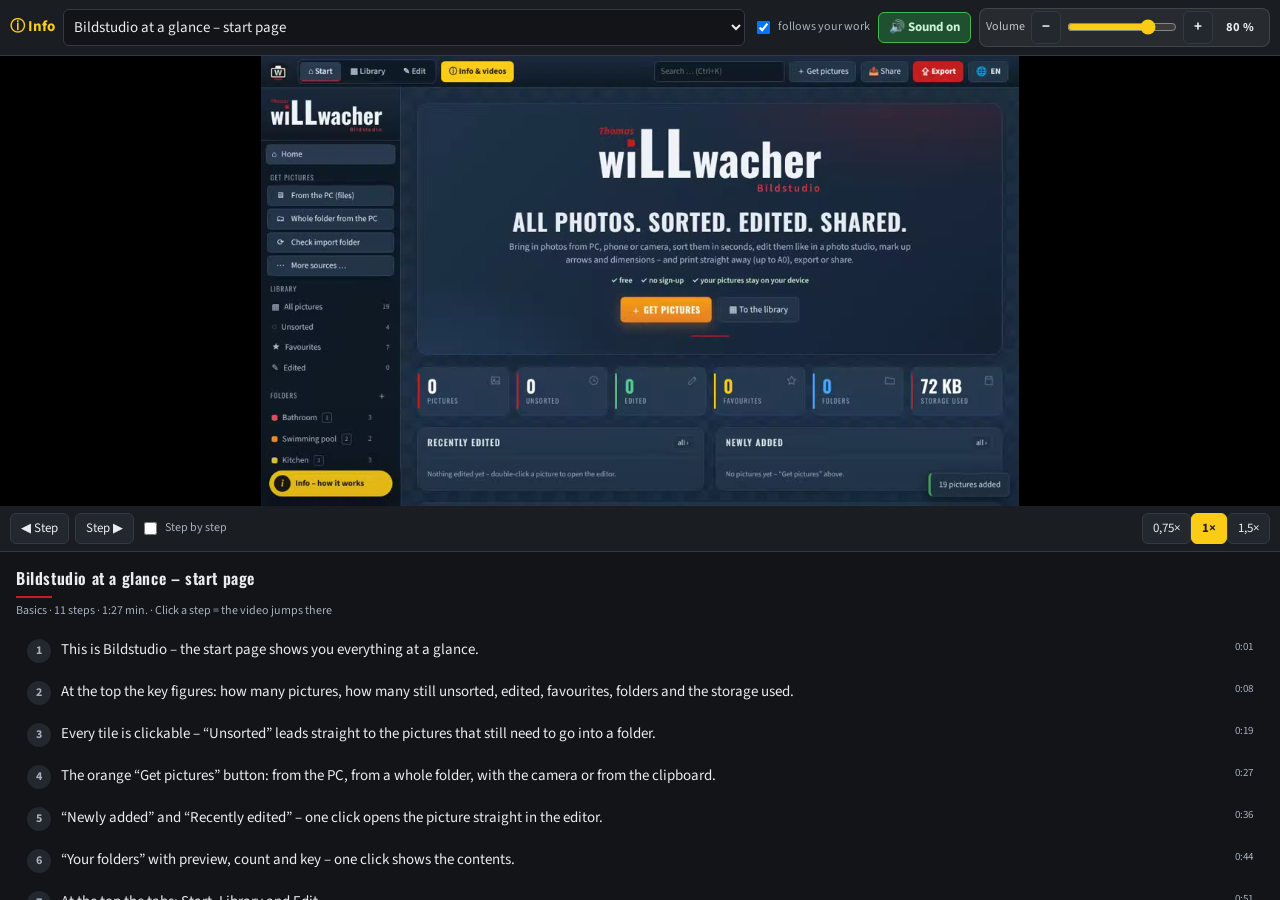
==== hilfe.html @ c6490071 "TW Bildstudio – öffentliche Fassung in sechs Sprachen Co-Authored-By: Claude Opus 5.5 <noreply@anthr" ====
<!doctype html>
<html lang="de">
<head>
<meta charset="utf-8"><meta name="viewport" content="width=device-width, initial-scale=1">
<title>Info & Videos – TW Bildstudio</title>
<script src="frei-config.js?v=20261028-041026"></script>
<link rel="icon" type="image/png" href="img/icon-192.png">
<link rel="stylesheet" href="schriften/schriften.css">
<style>
  h1,h2,h3{font-family:"Oswald",sans-serif;font-weight:600;letter-spacing:.6px}
  :root { --bg:#121417; --bg2:#1a1d22; --bg3:#23272e; --line:#343a44; --tx:#e9ecf0; --tx2:#a7b0bd; --gelb:#facc15; --rot:#c41e1e; }
  * { box-sizing: border-box; } html, body { margin: 0; height: 100%; background: var(--bg); color: var(--tx); font: 15px/1.5 "Source Sans 3", "Segoe UI", Arial, sans-serif; }
  body { display: grid; grid-template-rows: auto auto auto 1fr; }
  header { display: flex; gap: 8px; align-items: center; padding: 8px 10px; background: var(--bg2); border-bottom: 1px solid var(--line); flex-wrap: wrap; }
  header b { color: var(--gelb); white-space: nowrap; }
  select { flex: 1; min-width: 200px; background: var(--bg); color: var(--tx); border: 1px solid var(--line); border-radius: 6px; padding: 6px; font: inherit; }
  label.f { font-size: 12px; color: var(--tx2); display: flex; gap: 5px; align-items: center; white-space: nowrap; cursor: pointer; }
  .vid { background: #000; display: flex; align-items: center; justify-content: center; position: relative; }
  video { width: 100%; max-height: 50vh; display: block; }
  .novid { color: var(--tx2); padding: 22px; text-align: center; font-size: 13px; }
  .leiste { display: flex; gap: 6px; align-items: center; padding: 7px 10px; background: var(--bg2); border-bottom: 1px solid var(--line); flex-wrap: wrap; }
  .btn { background: var(--bg3); color: var(--tx); border: 1px solid var(--line); border-radius: 6px; padding: 5px 10px; cursor: pointer; font: inherit; font-size: 13px; }
  .btn:hover { border-color: var(--gelb); } .btn.an { background: var(--gelb); color: #222; border-color: var(--gelb); font-weight: 700; }
  .weiter { display: none; background: var(--gelb); color: #222; font-weight: 800; border: 0; border-radius: 6px; padding: 6px 14px; cursor: pointer; }
  .platz { flex: 1; }
  main { overflow: auto; padding: 12px 16px 24px; }
  h2 { font-size: 16px; margin: 2px 0 4px; } .unter { color: var(--tx2); font-size: 12px; margin-bottom: 10px; }
  h2::after { content: ""; display: block; width: 36px; height: 2px; background: var(--rot); margin-top: 6px; }
  ol.kap { list-style: none; padding: 0; margin: 0; counter-reset: k; }
  ol.kap li { counter-increment: k; display: flex; gap: 10px; padding: 8px 10px; border-radius: 8px; cursor: pointer; border: 1px solid transparent; }
  ol.kap li::before { content: counter(k); min-width: 24px; height: 24px; border-radius: 50%; background: var(--bg3); color: var(--tx2); display: flex; align-items: center; justify-content: center; font-size: 12px; font-weight: 700; flex: none; }
  ol.kap li:hover { background: var(--bg2); }
  ol.kap li.an { background: #2a2410; border-color: #5c4d10; } ol.kap li.an::before { background: var(--gelb); color: #222; }
  ol.kap li.fertig::before { background: #1f5130; color: #c9f2d5; content: "✓"; }
  ol.kap li .zeit { margin-left: auto; color: var(--tx2); font-size: 11px; font-variant-numeric: tabular-nums; }
  .merke { margin-top: 14px; padding: 10px 12px; background: var(--bg2); border-left: 3px solid var(--gelb); border-radius: 6px; }
  .merke b { color: var(--gelb); font-size: 12px; letter-spacing: .5px; text-transform: uppercase; } .merke ul { margin: 6px 0 0; padding-left: 18px; } .merke li { margin-bottom: 5px; }
  .nav { display: flex; gap: 8px; margin-top: 14px; } .nav .btn { flex: 1; }
  .laut { display: inline-flex; align-items: center; gap: 4px; background: rgba(255,255,255,.06); border: 1px solid rgba(255,255,255,.12); border-radius: 8px; padding: 2px 6px; } .laut small { font-size: 12px; opacity: .8; margin-right: 2px; } #lautRegler { width: 110px; accent-color: #facc15; cursor: pointer; } .laut .btn { width: 30px; padding: 4px 0; font-weight: 800; font-size: 15px; } .laut b { min-width: 46px; text-align: center; font-size: 12.5px; color: var(--tx); font-variant-numeric: tabular-nums; }
  .btn.ton.an { background: #1f5130; border-color: #3fb950; color: #c9f2d5; }
  .start-ton { position: absolute; inset: 0; display: flex; align-items: center; justify-content: center; background: rgba(0,0,0,.45); cursor: pointer; border: 0; color: #fff; font: 700 18px/1.3 inherit; flex-direction: column; gap: 8px; }
  .start-ton b { background: var(--gelb); color: #222; border-radius: 40px; padding: 14px 26px; font-size: 18px; }
  .start-ton small { color: #ddd; font-size: 13px; }
</style>
</head>
<body>
<header><b>ⓘ Info</b><select id="thema" title="Thema wählen" data-t-title></select><label class="f"><input type="checkbox" id="folgen" checked> <span data-t>folgt der Arbeit</span></label><button class="btn ton" id="ton" title="Sprecherstimme in den Videos an/aus" data-t-title>🔊 Ton an</button><span class="laut" title="Lautstärke des Sprechers" data-t-title><small data-t>Lautstärke</small><button class="btn" id="leiser" title="leiser" data-t-title>−</button><input type="range" id="lautRegler" min="10" max="100" step="5" value="100" title="Lautstärke des Sprechers: ziehen" data-t-title><button class="btn" id="lauter" title="lauter" data-t-title>+</button><b id="lautWert">100 %</b></span><button class="btn" id="hb" title="Handbuch (PDF)" data-t-title data-t>Handbuch</button></header>
<div class="vid" id="vid"></div>
<div class="leiste"><button class="btn" id="zur" title="vorheriger Schritt" data-t-title data-t>◀ Schritt</button><button class="btn" id="vor" title="nächster Schritt" data-t-title data-t>Schritt ▶</button><label class="f" title="Video hält nach jedem Schritt an" data-t-title><input type="checkbox" id="einzeln"> <span data-t>Schritt für Schritt</span></label><button class="weiter" id="weiter" data-t>Weiter ▶</button><span class="platz"></span><span class="tempo"><button class="btn" data-t="0.75">0,75×</button><button class="btn an" data-t="1">1×</button><button class="btn" data-t="1.5">1,5×</button></span></div>
<main><h2 id="titel"></h2><div class="unter" id="unter"></div><ol class="kap" id="kap"></ol><div class="merke" id="merke"></div><div class="nav"><button class="btn" id="vorher" data-t>◀ vorheriges Video</button><button class="btn" id="naechst" data-t>nächstes Video ▶</button></div></main>
<script type="module">
import { HILFE, MIT_HANDBUCH } from './js/hilfe-frei.js?v=20261028-2';
import { tr, trz, htmlUebersetzen } from './js/i18n.js';
htmlUebersetzen(); document.title = tr('Info & Videos') + ' – TW Bildstudio';
const q = new URLSearchParams(location.search);
const sel = document.getElementById('thema'); let tempo = 1, aktuell = null, video = null, kap = [], stopBei = null;
const gruppen = {}; for (const t of HILFE) (gruppen[t.bereich] = gruppen[t.bereich] || []).push(t);
for (const [g, ts] of Object.entries(gruppen)) { const og = document.createElement('optgroup'); og.label = g; for (const t of ts) og.append(new Option(t.titel, t.id)); sel.append(og); }
const mmss = (s) => Math.floor(s / 60) + ':' + String(Math.floor(s % 60)).padStart(2, '0');
function zeige(id, erzwingen) {
  const t = HILFE.find(x => x.id === id) || HILFE[0]; if (aktuell === t.id && !erzwingen) return; aktuell = t.id; sel.value = t.id;
  document.getElementById('titel').textContent = t.titel;
  kap = t.kapitel?.length ? t.kapitel : [];
  document.getElementById('unter').textContent = `${t.bereich} · ${trz(kap.length || t.schritte.length, '{0} Schritt', '{0} Schritte')}${t.dauer ? ' · ' + mmss(t.dauer) + tr(' Min.') : ''} ${t.ohneVideo ? '' : ' · ' + tr('Schritt anklicken = Video springt dorthin')}`;
  const ol = document.getElementById('kap'); ol.innerHTML = '';
  (kap.length ? kap : t.schritte.map(s => ({ text: s }))).forEach((k, i) => { const li = document.createElement('li'); li.innerHTML = `<span>${k.text.replace(/[<>&]/g, c => ({ '<': '&lt;', '>': '&gt;', '&': '&amp;' }[c]))}</span>${k.t != null ? `<span class="zeit">${mmss(k.t)}</span>` : ''}`; li.onclick = () => springe(i); ol.append(li); });
  const m = document.getElementById('merke'); m.innerHTML = kap.length ? `<b>${tr('Zum Merken')}</b><ul>${t.schritte.map(s => `<li>${s.replace(/[<>&]/g, c => ({ '<': '&lt;', '>': '&gt;', '&': '&amp;' }[c]))}</li>`).join('')}</ul>` : ''; m.style.display = kap.length ? '' : 'none';
  const v = document.getElementById('vid'); v.innerHTML = '';
  if (t.ohneVideo) { v.innerHTML = '<div class="novid"></div>'; v.firstChild.textContent = tr('Zu diesem Thema gibt es hier kein Video – die Anleitung steht unten.'); video = null; window.scrollTo(0, 0); return; }
  video = document.createElement('video'); video.controls = true; video.autoplay = false; video.playsInline = true; video.preload = 'auto';
  video.src = (t.videoPfad || `hilfe/videos/${t.id}.webm`) + '?v=20261028-2'; video.onloadedmetadata = () => { video.playbackRate = tempo; tonAnwenden(); abspielen(); };
  video.onvolumechange = () => { if (!video || tonHinweis()) return; const l = Math.round(video.volume * 100); if (l !== Math.round(lautstaerke * 100) || video.muted === tonAn) { lautstaerke = Math.max(0.1, video.volume); tonAn = !video.muted; speichernTon(); lautAnzeigen(); tonAnzeigen(); } };
  video.onerror = () => { v.innerHTML = '<div class="novid"></div>'; v.firstChild.textContent = tr('Für diesen Schritt gibt es kein eigenes Video – die Anleitung steht unten.'); video = null; };
  video.ontimeupdate = markiere; video.onended = () => { document.getElementById('weiter').style.display = 'none'; };
  v.append(video); window.scrollTo(0, 0);
}
function index() { if (!video || !kap.length) return -1; let i = -1; for (let j = 0; j < kap.length; j++) if (video.currentTime + 0.05 >= kap[j].t) i = j; return i; }
function markiere() {
  const i = index(); [...document.querySelectorAll('#kap li')].forEach((li, j) => { li.classList.toggle('an', j === i); li.classList.toggle('fertig', j < i); });
  const a = document.querySelector('#kap li.an'); if (a && !istSichtbar(a)) a.scrollIntoView({ block: 'nearest' });
  if (document.getElementById('einzeln').checked && video && !video.paused) {
    const ende = kap[i + 1]?.t; if (stopBei == null && ende) stopBei = ende - 0.15;
    if (stopBei != null && video.currentTime >= stopBei) { video.pause(); stopBei = null; document.getElementById('weiter').style.display = 'inline-block'; }
  }
}
const istSichtbar = (e) => { const r = e.getBoundingClientRect(); return r.top >= 0 && r.bottom <= innerHeight; };
function springe(i) { if (!video || !kap[i]) return; video.currentTime = kap[i].t + 0.05; stopBei = kap[i + 1] ? kap[i + 1].t - 0.15 : null; video.play(); document.getElementById('weiter').style.display = 'none'; }
document.getElementById('weiter').onclick = () => { const i = index(); document.getElementById('weiter').style.display = 'none'; if (kap[i + 1]) springe(i + 1); else video.play(); };
document.getElementById('vor').onclick = () => springe(Math.min(kap.length - 1, index() + 1));
document.getElementById('zur').onclick = () => springe(Math.max(0, index() - (video && video.currentTime - (kap[index()]?.t || 0) > 1.5 ? 0 : 1)));
document.getElementById('einzeln').onchange = () => { stopBei = null; };
const reihe = HILFE.map(t => t.id);
document.getElementById('vorher').onclick = () => zeige(reihe[Math.max(0, reihe.indexOf(aktuell) - 1)]);
document.getElementById('naechst').onclick = () => zeige(reihe[Math.min(reihe.length - 1, reihe.indexOf(aktuell) + 1)]);
sel.onchange = () => zeige(sel.value);
document.querySelector('.tempo').onclick = (e) => { const b = e.target.closest('button'); if (!b) return; tempo = +b.dataset.t; document.querySelectorAll('.tempo button').forEach(x => x.classList.toggle('an', x === b)); if (video) video.playbackRate = tempo; };
/* ───── Ton: Die Videos haben eine Sprecherstimme (fest eingesprochen). Ton an/aus + Lautstärke gelten für alle TW-Apps. ───── */
let tonAn = (() => { try { return localStorage.getItem('tw_hilfe_ton') !== '0'; } catch (e) { return true; } })();
let lautstaerke = (() => { try { const v = parseFloat(localStorage.getItem('tw_hilfe_lautstaerke')); return isNaN(v) ? 0.8 : Math.max(0.1, Math.min(1, v)); } catch (e) { return 0.8; } })();
const tonKnopf = document.getElementById('ton'), lautRegler = document.getElementById('lautRegler');
const tonHinweis = () => document.querySelector('.start-ton');
function speichernTon() { try { localStorage.setItem('tw_hilfe_ton', tonAn ? '1' : '0'); localStorage.setItem('tw_hilfe_lautstaerke', String(lautstaerke)); } catch (e) {} }
function tonAnzeigen() { tonKnopf.textContent = tonAn ? tr('🔊 Ton an') : tr('🔇 Ton aus'); tonKnopf.classList.toggle('an', tonAn); }
function lautAnzeigen() { document.getElementById('lautWert').textContent = Math.round(lautstaerke * 100) + ' %'; lautRegler.value = Math.round(lautstaerke * 100); }
function tonAnwenden() { if (video) { video.volume = lautstaerke; video.muted = !tonAn; } tonAnzeigen(); lautAnzeigen(); }
/** abspielen – mit Ton, wenn der Browser es erlaubt; sonst stumm starten und großen Knopf „Ton einschalten“ zeigen */
function abspielen() {
  if (!video) return; video.muted = !tonAn;
  video.play().catch(() => { if (!video) return; video.muted = true; video.play().catch(() => {}); if (tonAn && !tonHinweis()) { const b = document.createElement('button'); b.className = 'start-ton'; b.innerHTML = '<b></b><small></small>'; b.firstChild.textContent = tr('🔊 Ton einschalten'); b.lastChild.textContent = tr('Der Sprecher erklärt jeden Schritt'); b.onclick = () => { b.remove(); if (video) { video.muted = false; video.volume = lautstaerke; video.currentTime = Math.max(0, (kap[index()]?.t ?? 0)); video.play(); } }; document.getElementById('vid').append(b); } });
}
tonKnopf.onclick = () => { tonAn = !tonAn; speichernTon(); tonHinweis()?.remove(); tonAnwenden(); if (video && video.paused && tonAn) video.play().catch(() => {}); };
function lautSetzen(d, absolut) {
  lautstaerke = absolut != null ? Math.max(0.1, Math.min(1, absolut)) : Math.max(0.1, Math.min(1, Math.round((lautstaerke + d) * 10) / 10));
  if (!tonAn) tonAn = true; tonHinweis()?.remove(); speichernTon(); tonAnwenden();
  if (lautstaerke >= 1 && d > 0) { const w = document.getElementById('lautWert'); w.textContent = tr('max.'); setTimeout(lautAnzeigen, 1500); }
}
document.getElementById('leiser').onclick = () => lautSetzen(-0.1);
document.getElementById('lauter').onclick = () => lautSetzen(0.1);
lautRegler.oninput = () => lautSetzen(0, lautRegler.value / 100);
tonAnzeigen(); lautAnzeigen();
if (MIT_HANDBUCH) document.getElementById('hb').onclick = () => window.open('hilfe/Bildstudio-Handbuch.pdf', '_blank'); else document.getElementById('hb').remove();
let kanal; try { kanal = new BroadcastChannel('tw-bs-hilfe'); kanal.onmessage = (e) => { if (e.data && e.data.kontext && (document.getElementById('folgen').checked || e.data.zeigen)) zeige(e.data.kontext); }; } catch (e) {}
window.addEventListener('message', (e) => { if (e.origin === location.origin && e.data && e.data.kontext && (document.getElementById('folgen').checked || e.data.zeigen)) zeige(e.data.kontext); });
zeige(q.get('thema') || 'start');
</script>
</body>
</html>
---- schriften/schriften.css ----
/* Schriften lokal (statt Google Fonts) – SIL Open Font License 1.1, Quelle: npm @fontsource (Lizenztexte in diesem Ordner) */
@font-face{font-family:'Oswald';font-style:normal;font-display:swap;font-weight:400;src:url(oswald-latin-ext-400-normal.woff2) format('woff2');unicode-range:U+0100-02BA,U+02BD-02C5,U+02C7-02CC,U+02CE-02D7,U+02DD-02FF,U+0304,U+0308,U+0329,U+1D00-1DBF,U+1E00-1E9F,U+1EF2-1EFF,U+2020,U+20A0-20AB,U+20AD-20C0,U+2113,U+2C60-2C7F,U+A720-A7FF}
@font-face{font-family:'Oswald';font-style:normal;font-display:swap;font-weight:500;src:url(oswald-latin-ext-500-normal.woff2) format('woff2');unicode-range:U+0100-02BA,U+02BD-02C5,U+02C7-02CC,U+02CE-02D7,U+02DD-02FF,U+0304,U+0308,U+0329,U+1D00-1DBF,U+1E00-1E9F,U+1EF2-1EFF,U+2020,U+20A0-20AB,U+20AD-20C0,U+2113,U+2C60-2C7F,U+A720-A7FF}
@font-face{font-family:'Oswald';font-style:normal;font-display:swap;font-weight:600;src:url(oswald-latin-ext-600-normal.woff2) format('woff2');unicode-range:U+0100-02BA,U+02BD-02C5,U+02C7-02CC,U+02CE-02D7,U+02DD-02FF,U+0304,U+0308,U+0329,U+1D00-1DBF,U+1E00-1E9F,U+1EF2-1EFF,U+2020,U+20A0-20AB,U+20AD-20C0,U+2113,U+2C60-2C7F,U+A720-A7FF}
@font-face{font-family:'Oswald';font-style:normal;font-display:swap;font-weight:700;src:url(oswald-latin-ext-700-normal.woff2) format('woff2');unicode-range:U+0100-02BA,U+02BD-02C5,U+02C7-02CC,U+02CE-02D7,U+02DD-02FF,U+0304,U+0308,U+0329,U+1D00-1DBF,U+1E00-1E9F,U+1EF2-1EFF,U+2020,U+20A0-20AB,U+20AD-20C0,U+2113,U+2C60-2C7F,U+A720-A7FF}
@font-face{font-family:'Oswald';font-style:normal;font-display:swap;font-weight:400;src:url(oswald-latin-400-normal.woff2) format('woff2');unicode-range:U+0000-00FF,U+0131,U+0152-0153,U+02BB-02BC,U+02C6,U+02DA,U+02DC,U+0304,U+0308,U+0329,U+2000-206F,U+20AC,U+2122,U+2191,U+2193,U+2212,U+2215,U+FEFF,U+FFFD}
@font-face{font-family:'Oswald';font-style:normal;font-display:swap;font-weight:500;src:url(oswald-latin-500-normal.woff2) format('woff2');unicode-range:U+0000-00FF,U+0131,U+0152-0153,U+02BB-02BC,U+02C6,U+02DA,U+02DC,U+0304,U+0308,U+0329,U+2000-206F,U+20AC,U+2122,U+2191,U+2193,U+2212,U+2215,U+FEFF,U+FFFD}
@font-face{font-family:'Oswald';font-style:normal;font-display:swap;font-weight:600;src:url(oswald-latin-600-normal.woff2) format('woff2');unicode-range:U+0000-00FF,U+0131,U+0152-0153,U+02BB-02BC,U+02C6,U+02DA,U+02DC,U+0304,U+0308,U+0329,U+2000-206F,U+20AC,U+2122,U+2191,U+2193,U+2212,U+2215,U+FEFF,U+FFFD}
@font-face{font-family:'Oswald';font-style:normal;font-display:swap;font-weight:700;src:url(oswald-latin-700-normal.woff2) format('woff2');unicode-range:U+0000-00FF,U+0131,U+0152-0153,U+02BB-02BC,U+02C6,U+02DA,U+02DC,U+0304,U+0308,U+0329,U+2000-206F,U+20AC,U+2122,U+2191,U+2193,U+2212,U+2215,U+FEFF,U+FFFD}
@font-face{font-family:'Source Sans 3';font-style:normal;font-display:swap;font-weight:400;src:url(source-sans-3-latin-ext-400-normal.woff2) format('woff2');unicode-range:U+0100-02BA,U+02BD-02C5,U+02C7-02CC,U+02CE-02D7,U+02DD-02FF,U+0304,U+0308,U+0329,U+1D00-1DBF,U+1E00-1E9F,U+1EF2-1EFF,U+2020,U+20A0-20AB,U+20AD-20C4,U+2113,U+2C60-2C7F,U+A720-A7FF}
@font-face{font-family:'Source Sans 3';font-style:normal;font-display:swap;font-weight:600;src:url(source-sans-3-latin-ext-600-normal.woff2) format('woff2');unicode-range:U+0100-02BA,U+02BD-02C5,U+02C7-02CC,U+02CE-02D7,U+02DD-02FF,U+0304,U+0308,U+0329,U+1D00-1DBF,U+1E00-1E9F,U+1EF2-1EFF,U+2020,U+20A0-20AB,U+20AD-20C4,U+2113,U+2C60-2C7F,U+A720-A7FF}
@font-face{font-family:'Source Sans 3';font-style:normal;font-display:swap;font-weight:700;src:url(source-sans-3-latin-ext-700-normal.woff2) format('woff2');unicode-range:U+0100-02BA,U+02BD-02C5,U+02C7-02CC,U+02CE-02D7,U+02DD-02FF,U+0304,U+0308,U+0329,U+1D00-1DBF,U+1E00-1E9F,U+1EF2-1EFF,U+2020,U+20A0-20AB,U+20AD-20C4,U+2113,U+2C60-2C7F,U+A720-A7FF}
@font-face{font-family:'Source Sans 3';font-style:italic;font-display:swap;font-weight:400;src:url(source-sans-3-latin-ext-400-italic.woff2) format('woff2');unicode-range:U+0100-02BA,U+02BD-02C5,U+02C7-02CC,U+02CE-02D7,U+02DD-02FF,U+0304,U+0308,U+0329,U+1D00-1DBF,U+1E00-1E9F,U+1EF2-1EFF,U+2020,U+20A0-20AB,U+20AD-20C4,U+2113,U+2C60-2C7F,U+A720-A7FF}
@font-face{font-family:'Source Sans 3';font-style:italic;font-display:swap;font-weight:600;src:url(source-sans-3-latin-ext-600-italic.woff2) format('woff2');unicode-range:U+0100-02BA,U+02BD-02C5,U+02C7-02CC,U+02CE-02D7,U+02DD-02FF,U+0304,U+0308,U+0329,U+1D00-1DBF,U+1E00-1E9F,U+1EF2-1EFF,U+2020,U+20A0-20AB,U+20AD-20C4,U+2113,U+2C60-2C7F,U+A720-A7FF}
@font-face{font-family:'Source Sans 3';font-style:italic;font-display:swap;font-weight:700;src:url(source-sans-3-latin-ext-700-italic.woff2) format('woff2');unicode-range:U+0100-02BA,U+02BD-02C5,U+02C7-02CC,U+02CE-02D7,U+02DD-02FF,U+0304,U+0308,U+0329,U+1D00-1DBF,U+1E00-1E9F,U+1EF2-1EFF,U+2020,U+20A0-20AB,U+20AD-20C4,U+2113,U+2C60-2C7F,U+A720-A7FF}
@font-face{font-family:'Source Sans 3';font-style:normal;font-display:swap;font-weight:400;src:url(source-sans-3-latin-400-normal.woff2) format('woff2');unicode-range:U+0000-00FF,U+0131,U+0152-0153,U+02BB-02BC,U+02C6,U+02DA,U+02DC,U+0304,U+0308,U+0329,U+2000-206F,U+20AC,U+2122,U+2191,U+2193,U+2212,U+2215,U+FEFF,U+FFFD}
@font-face{font-family:'Source Sans 3';font-style:normal;font-display:swap;font-weight:600;src:url(source-sans-3-latin-600-normal.woff2) format('woff2');unicode-range:U+0000-00FF,U+0131,U+0152-0153,U+02BB-02BC,U+02C6,U+02DA,U+02DC,U+0304,U+0308,U+0329,U+2000-206F,U+20AC,U+2122,U+2191,U+2193,U+2212,U+2215,U+FEFF,U+FFFD}
@font-face{font-family:'Source Sans 3';font-style:normal;font-display:swap;font-weight:700;src:url(source-sans-3-latin-700-normal.woff2) format('woff2');unicode-range:U+0000-00FF,U+0131,U+0152-0153,U+02BB-02BC,U+02C6,U+02DA,U+02DC,U+0304,U+0308,U+0329,U+2000-206F,U+20AC,U+2122,U+2191,U+2193,U+2212,U+2215,U+FEFF,U+FFFD}
@font-face{font-family:'Source Sans 3';font-style:italic;font-display:swap;font-weight:400;src:url(source-sans-3-latin-400-italic.woff2) format('woff2');unicode-range:U+0000-00FF,U+0131,U+0152-0153,U+02BB-02BC,U+02C6,U+02DA,U+02DC,U+0304,U+0308,U+0329,U+2000-206F,U+20AC,U+2122,U+2191,U+2193,U+2212,U+2215,U+FEFF,U+FFFD}
@font-face{font-family:'Source Sans 3';font-style:italic;font-display:swap;font-weight:600;src:url(source-sans-3-latin-600-italic.woff2) format('woff2');unicode-range:U+0000-00FF,U+0131,U+0152-0153,U+02BB-02BC,U+02C6,U+02DA,U+02DC,U+0304,U+0308,U+0329,U+2000-206F,U+20AC,U+2122,U+2191,U+2193,U+2212,U+2215,U+FEFF,U+FFFD}
@font-face{font-family:'Source Sans 3';font-style:italic;font-display:swap;font-weight:700;src:url(source-sans-3-latin-700-italic.woff2) format('woff2');unicode-range:U+0000-00FF,U+0131,U+0152-0153,U+02BB-02BC,U+02C6,U+02DA,U+02DC,U+0304,U+0308,U+0329,U+2000-206F,U+20AC,U+2122,U+2191,U+2193,U+2212,U+2215,U+FEFF,U+FFFD}
@font-face{font-family:'Montserrat';font-style:normal;font-display:swap;font-weight:400;src:url(montserrat-latin-ext-400-normal.woff2) format('woff2');unicode-range:U+0100-02BA,U+02BD-02C5,U+02C7-02CC,U+02CE-02D7,U+02DD-02FF,U+0304,U+0308,U+0329,U+1D00-1DBF,U+1E00-1E9F,U+1EF2-1EFF,U+2020,U+20A0-20AB,U+20AD-20C0,U+2113,U+2C60-2C7F,U+A720-A7FF}
@font-face{font-family:'Montserrat';font-style:normal;font-display:swap;font-weight:700;src:url(montserrat-latin-ext-700-normal.woff2) format('woff2');unicode-range:U+0100-02BA,U+02BD-02C5,U+02C7-02CC,U+02CE-02D7,U+02DD-02FF,U+0304,U+0308,U+0329,U+1D00-1DBF,U+1E00-1E9F,U+1EF2-1EFF,U+2020,U+20A0-20AB,U+20AD-20C0,U+2113,U+2C60-2C7F,U+A720-A7FF}
@font-face{font-family:'Montserrat';font-style:italic;font-display:swap;font-weight:400;src:url(montserrat-latin-ext-400-italic.woff2) format('woff2');unicode-range:U+0100-02BA,U+02BD-02C5,U+02C7-02CC,U+02CE-02D7,U+02DD-02FF,U+0304,U+0308,U+0329,U+1D00-1DBF,U+1E00-1E9F,U+1EF2-1EFF,U+2020,U+20A0-20AB,U+20AD-20C0,U+2113,U+2C60-2C7F,U+A720-A7FF}
@font-face{font-family:'Montserrat';font-style:italic;font-display:swap;font-weight:700;src:url(montserrat-latin-ext-700-italic.woff2) format('woff2');unicode-range:U+0100-02BA,U+02BD-02C5,U+02C7-02CC,U+02CE-02D7,U+02DD-02FF,U+0304,U+0308,U+0329,U+1D00-1DBF,U+1E00-1E9F,U+1EF2-1EFF,U+2020,U+20A0-20AB,U+20AD-20C0,U+2113,U+2C60-2C7F,U+A720-A7FF}
@font-face{font-family:'Montserrat';font-style:normal;font-display:swap;font-weight:400;src:url(montserrat-latin-400-normal.woff2) format('woff2');unicode-range:U+0000-00FF,U+0131,U+0152-0153,U+02BB-02BC,U+02C6,U+02DA,U+02DC,U+0304,U+0308,U+0329,U+2000-206F,U+20AC,U+2122,U+2191,U+2193,U+2212,U+2215,U+FEFF,U+FFFD}
@font-face{font-family:'Montserrat';font-style:normal;font-display:swap;font-weight:700;src:url(montserrat-latin-700-normal.woff2) format('woff2');unicode-range:U+0000-00FF,U+0131,U+0152-0153,U+02BB-02BC,U+02C6,U+02DA,U+02DC,U+0304,U+0308,U+0329,U+2000-206F,U+20AC,U+2122,U+2191,U+2193,U+2212,U+2215,U+FEFF,U+FFFD}
@font-face{font-family:'Montserrat';font-style:italic;font-display:swap;font-weight:400;src:url(montserrat-latin-400-italic.woff2) format('woff2');unicode-range:U+0000-00FF,U+0131,U+0152-0153,U+02BB-02BC,U+02C6,U+02DA,U+02DC,U+0304,U+0308,U+0329,U+2000-206F,U+20AC,U+2122,U+2191,U+2193,U+2212,U+2215,U+FEFF,U+FFFD}
@font-face{font-family:'Montserrat';font-style:italic;font-display:swap;font-weight:700;src:url(montserrat-latin-700-italic.woff2) format('woff2');unicode-range:U+0000-00FF,U+0131,U+0152-0153,U+02BB-02BC,U+02C6,U+02DA,U+02DC,U+0304,U+0308,U+0329,U+2000-206F,U+20AC,U+2122,U+2191,U+2193,U+2212,U+2215,U+FEFF,U+FFFD}
@font-face{font-family:'Playfair Display';font-style:normal;font-display:swap;font-weight:400;src:url(playfair-display-latin-ext-400-normal.woff2) format('woff2');unicode-range:U+0100-02BA,U+02BD-02C5,U+02C7-02CC,U+02CE-02D7,U+02DD-02FF,U+0304,U+0308,U+0329,U+1D00-1DBF,U+1E00-1E9F,U+1EF2-1EFF,U+2020,U+20A0-20AB,U+20AD-20C0,U+2113,U+2C60-2C7F,U+A720-A7FF}
@font-face{font-family:'Playfair Display';font-style:normal;font-display:swap;font-weight:700;src:url(playfair-display-latin-ext-700-normal.woff2) format('woff2');unicode-range:U+0100-02BA,U+02BD-02C5,U+02C7-02CC,U+02CE-02D7,U+02DD-02FF,U+0304,U+0308,U+0329,U+1D00-1DBF,U+1E00-1E9F,U+1EF2-1EFF,U+2020,U+20A0-20AB,U+20AD-20C0,U+2113,U+2C60-2C7F,U+A720-A7FF}
@font-face{font-family:'Playfair Display';font-style:italic;font-display:swap;font-weight:400;src:url(playfair-display-latin-ext-400-italic.woff2) format('woff2');unicode-range:U+0100-02BA,U+02BD-02C5,U+02C7-02CC,U+02CE-02D7,U+02DD-02FF,U+0304,U+0308,U+0329,U+1D00-1DBF,U+1E00-1E9F,U+1EF2-1EFF,U+2020,U+20A0-20AB,U+20AD-20C0,U+2113,U+2C60-2C7F,U+A720-A7FF}
@font-face{font-family:'Playfair Display';font-style:italic;font-display:swap;font-weight:700;src:url(playfair-display-latin-ext-700-italic.woff2) format('woff2');unicode-range:U+0100-02BA,U+02BD-02C5,U+02C7-02CC,U+02CE-02D7,U+02DD-02FF,U+0304,U+0308,U+0329,U+1D00-1DBF,U+1E00-1E9F,U+1EF2-1EFF,U+2020,U+20A0-20AB,U+20AD-20C0,U+2113,U+2C60-2C7F,U+A720-A7FF}
@font-face{font-family:'Playfair Display';font-style:normal;font-display:swap;font-weight:400;src:url(playfair-display-latin-400-normal.woff2) format('woff2');unicode-range:U+0000-00FF,U+0131,U+0152-0153,U+02BB-02BC,U+02C6,U+02DA,U+02DC,U+0304,U+0308,U+0329,U+2000-206F,U+20AC,U+2122,U+2191,U+2193,U+2212,U+2215,U+FEFF,U+FFFD}
@font-face{font-family:'Playfair Display';font-style:normal;font-display:swap;font-weight:700;src:url(playfair-display-latin-700-normal.woff2) format('woff2');unicode-range:U+0000-00FF,U+0131,U+0152-0153,U+02BB-02BC,U+02C6,U+02DA,U+02DC,U+0304,U+0308,U+0329,U+2000-206F,U+20AC,U+2122,U+2191,U+2193,U+2212,U+2215,U+FEFF,U+FFFD}
@font-face{font-family:'Playfair Display';font-style:italic;font-display:swap;font-weight:400;src:url(playfair-display-latin-400-italic.woff2) format('woff2');unicode-range:U+0000-00FF,U+0131,U+0152-0153,U+02BB-02BC,U+02C6,U+02DA,U+02DC,U+0304,U+0308,U+0329,U+2000-206F,U+20AC,U+2122,U+2191,U+2193,U+2212,U+2215,U+FEFF,U+FFFD}
@font-face{font-family:'Playfair Display';font-style:italic;font-display:swap;font-weight:700;src:url(playfair-display-latin-700-italic.woff2) format('woff2');unicode-range:U+0000-00FF,U+0131,U+0152-0153,U+02BB-02BC,U+02C6,U+02DA,U+02DC,U+0304,U+0308,U+0329,U+2000-206F,U+20AC,U+2122,U+2191,U+2193,U+2212,U+2215,U+FEFF,U+FFFD}
@font-face{font-family:'Bebas Neue';font-style:normal;font-display:swap;font-weight:400;src:url(bebas-neue-latin-ext-400-normal.woff2) format('woff2');unicode-range:U+0100-02BA,U+02BD-02C5,U+02C7-02CC,U+02CE-02D7,U+02DD-02FF,U+0304,U+0308,U+0329,U+1D00-1DBF,U+1E00-1E9F,U+1EF2-1EFF,U+2020,U+20A0-20AB,U+20AD-20C0,U+2113,U+2C60-2C7F,U+A720-A7FF}
@font-face{font-family:'Bebas Neue';font-style:normal;font-display:swap;font-weight:400;src:url(bebas-neue-latin-400-normal.woff2) format('woff2');unicode-range:U+0000-00FF,U+0131,U+0152-0153,U+02BB-02BC,U+02C6,U+02DA,U+02DC,U+0304,U+0308,U+0329,U+2000-206F,U+20AC,U+2122,U+2191,U+2193,U+2212,U+2215,U+FEFF,U+FFFD}
@font-face{font-family:'Dancing Script';font-style:normal;font-display:swap;font-weight:400;src:url(dancing-script-latin-ext-400-normal.woff2) format('woff2');unicode-range:U+0100-02BA,U+02BD-02C5,U+02C7-02CC,U+02CE-02D7,U+02DD-02FF,U+0304,U+0308,U+0329,U+1D00-1DBF,U+1E00-1E9F,U+1EF2-1EFF,U+2020,U+20A0-20AB,U+20AD-20C0,U+2113,U+2C60-2C7F,U+A720-A7FF}
@font-face{font-family:'Dancing Script';font-style:normal;font-display:swap;font-weight:700;src:url(dancing-script-latin-ext-700-normal.woff2) format('woff2');unicode-range:U+0100-02BA,U+02BD-02C5,U+02C7-02CC,U+02CE-02D7,U+02DD-02FF,U+0304,U+0308,U+0329,U+1D00-1DBF,U+1E00-1E9F,U+1EF2-1EFF,U+2020,U+20A0-20AB,U+20AD-20C0,U+2113,U+2C60-2C7F,U+A720-A7FF}
@font-face{font-family:'Dancing Script';font-style:normal;font-display:swap;font-weight:400;src:url(dancing-script-latin-400-normal.woff2) format('woff2');unicode-range:U+0000-00FF,U+0131,U+0152-0153,U+02BB-02BC,U+02C6,U+02DA,U+02DC,U+0304,U+0308,U+0329,U+2000-206F,U+20AC,U+2122,U+2191,U+2193,U+2212,U+2215,U+FEFF,U+FFFD}
@font-face{font-family:'Dancing Script';font-style:normal;font-display:swap;font-weight:700;src:url(dancing-script-latin-700-normal.woff2) format('woff2');unicode-range:U+0000-00FF,U+0131,U+0152-0153,U+02BB-02BC,U+02C6,U+02DA,U+02DC,U+0304,U+0308,U+0329,U+2000-206F,U+20AC,U+2122,U+2191,U+2193,U+2212,U+2215,U+FEFF,U+FFFD}

/* Kyrillisch (für Ukrainisch) – gleiche Schriften, Untermenge „cyrillic“; Bebas Neue/Dancing Script haben kein Kyrillisch → Ersatz Fira Sans (SIL OFL) */
@font-face{font-family:'Montserrat';font-style:italic;font-display:swap;font-weight:400;src:url(montserrat-cyrillic-400-italic.woff2) format('woff2');unicode-range:U+0301,U+0400-045F,U+0490-0491,U+04B0-04B1,U+2116}
@font-face{font-family:'Montserrat';font-style:italic;font-display:swap;font-weight:700;src:url(montserrat-cyrillic-700-italic.woff2) format('woff2');unicode-range:U+0301,U+0400-045F,U+0490-0491,U+04B0-04B1,U+2116}
@font-face{font-family:'Montserrat';font-style:normal;font-display:swap;font-weight:400;src:url(montserrat-cyrillic-400-normal.woff2) format('woff2');unicode-range:U+0301,U+0400-045F,U+0490-0491,U+04B0-04B1,U+2116}
@font-face{font-family:'Montserrat';font-style:normal;font-display:swap;font-weight:700;src:url(montserrat-cyrillic-700-normal.woff2) format('woff2');unicode-range:U+0301,U+0400-045F,U+0490-0491,U+04B0-04B1,U+2116}
@font-face{font-family:'Oswald';font-style:normal;font-display:swap;font-weight:400;src:url(oswald-cyrillic-400-normal.woff2) format('woff2');unicode-range:U+0301,U+0400-045F,U+0490-0491,U+04B0-04B1,U+2116}
@font-face{font-family:'Oswald';font-style:normal;font-display:swap;font-weight:500;src:url(oswald-cyrillic-500-normal.woff2) format('woff2');unicode-range:U+0301,U+0400-045F,U+0490-0491,U+04B0-04B1,U+2116}
@font-face{font-family:'Oswald';font-style:normal;font-display:swap;font-weight:600;src:url(oswald-cyrillic-600-normal.woff2) format('woff2');unicode-range:U+0301,U+0400-045F,U+0490-0491,U+04B0-04B1,U+2116}
@font-face{font-family:'Oswald';font-style:normal;font-display:swap;font-weight:700;src:url(oswald-cyrillic-700-normal.woff2) format('woff2');unicode-range:U+0301,U+0400-045F,U+0490-0491,U+04B0-04B1,U+2116}
@font-face{font-family:'Playfair Display';font-style:italic;font-display:swap;font-weight:400;src:url(playfair-display-cyrillic-400-italic.woff2) format('woff2');unicode-range:U+0301,U+0400-045F,U+0490-0491,U+04B0-04B1,U+2116}
@font-face{font-family:'Playfair Display';font-style:italic;font-display:swap;font-weight:700;src:url(playfair-display-cyrillic-700-italic.woff2) format('woff2');unicode-range:U+0301,U+0400-045F,U+0490-0491,U+04B0-04B1,U+2116}
@font-face{font-family:'Playfair Display';font-style:normal;font-display:swap;font-weight:400;src:url(playfair-display-cyrillic-400-normal.woff2) format('woff2');unicode-range:U+0301,U+0400-045F,U+0490-0491,U+04B0-04B1,U+2116}
@font-face{font-family:'Playfair Display';font-style:normal;font-display:swap;font-weight:700;src:url(playfair-display-cyrillic-700-normal.woff2) format('woff2');unicode-range:U+0301,U+0400-045F,U+0490-0491,U+04B0-04B1,U+2116}
@font-face{font-family:'Source Sans 3';font-style:italic;font-display:swap;font-weight:400;src:url(source-sans-3-cyrillic-400-italic.woff2) format('woff2');unicode-range:U+0301,U+0400-045F,U+0490-0491,U+04B0-04B1,U+2116}
@font-face{font-family:'Source Sans 3';font-style:italic;font-display:swap;font-weight:600;src:url(source-sans-3-cyrillic-600-italic.woff2) format('woff2');unicode-range:U+0301,U+0400-045F,U+0490-0491,U+04B0-04B1,U+2116}
@font-face{font-family:'Source Sans 3';font-style:italic;font-display:swap;font-weight:700;src:url(source-sans-3-cyrillic-700-italic.woff2) format('woff2');unicode-range:U+0301,U+0400-045F,U+0490-0491,U+04B0-04B1,U+2116}
@font-face{font-family:'Source Sans 3';font-style:normal;font-display:swap;font-weight:400;src:url(source-sans-3-cyrillic-400-normal.woff2) format('woff2');unicode-range:U+0301,U+0400-045F,U+0490-0491,U+04B0-04B1,U+2116}
@font-face{font-family:'Source Sans 3';font-style:normal;font-display:swap;font-weight:600;src:url(source-sans-3-cyrillic-600-normal.woff2) format('woff2');unicode-range:U+0301,U+0400-045F,U+0490-0491,U+04B0-04B1,U+2116}
@font-face{font-family:'Source Sans 3';font-style:normal;font-display:swap;font-weight:700;src:url(source-sans-3-cyrillic-700-normal.woff2) format('woff2');unicode-range:U+0301,U+0400-045F,U+0490-0491,U+04B0-04B1,U+2116}
@font-face{font-family:'Bebas Neue';font-style:normal;font-display:swap;font-weight:400;src:url(fira-sans-cyrillic-700-normal.woff2) format('woff2');unicode-range:U+0301,U+0400-045F,U+0490-0491,U+04B0-04B1,U+2116}
@font-face{font-family:'Dancing Script';font-style:normal;font-display:swap;font-weight:400;src:url(fira-sans-cyrillic-400-italic.woff2) format('woff2');unicode-range:U+0301,U+0400-045F,U+0490-0491,U+04B0-04B1,U+2116}
@font-face{font-family:'Dancing Script';font-style:normal;font-display:swap;font-weight:700;src:url(fira-sans-cyrillic-700-italic.woff2) format('woff2');unicode-range:U+0301,U+0400-045F,U+0490-0491,U+04B0-04B1,U+2116}
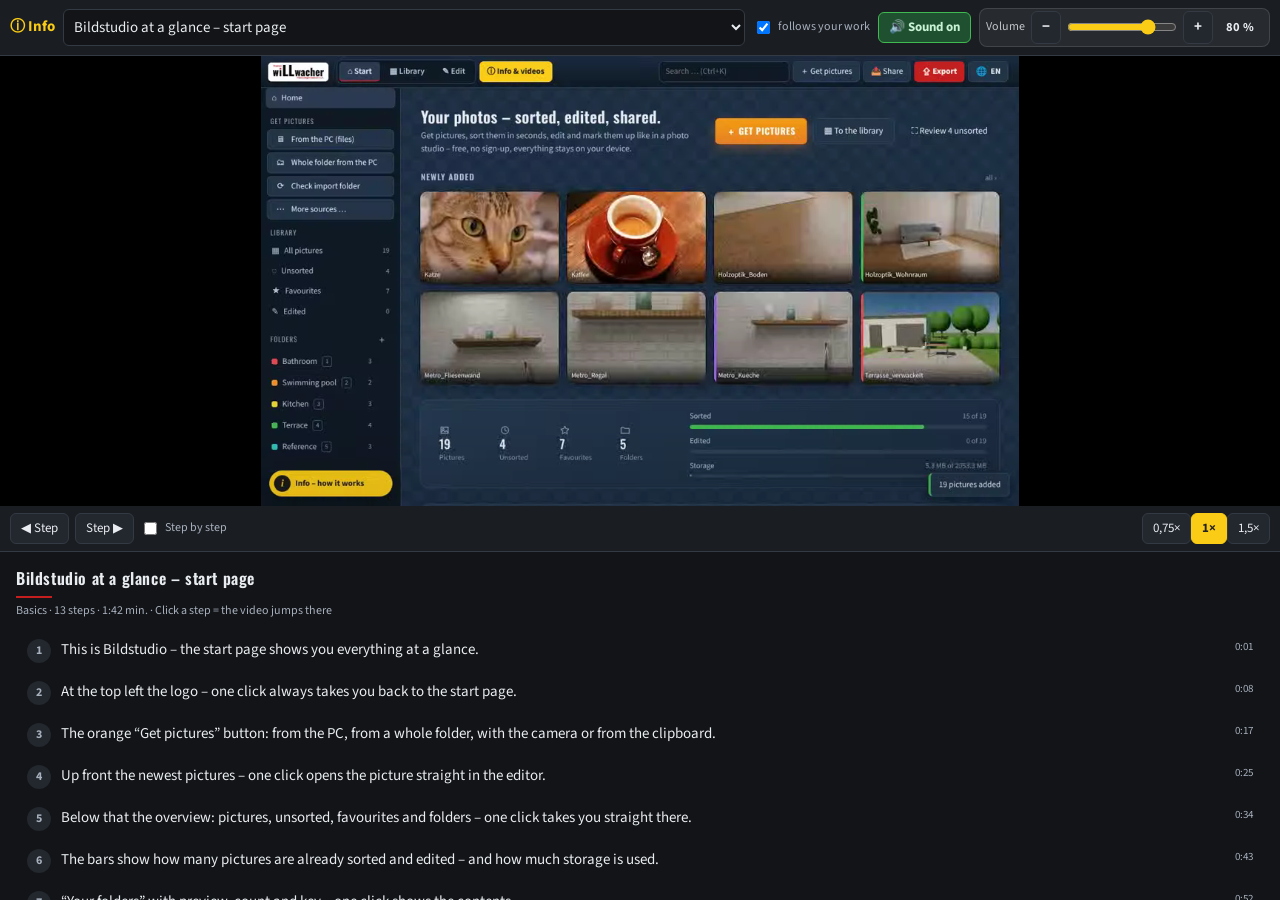
==== commit 988739d7: "Neue Startseite, Logo in der Kopfleiste Co-Authored-By: Claude Opus 5.5 <noreply@anthropic.com> Clau" ====
--- a/hilfe.html
+++ b/hilfe.html
@@ -3,7 +3,7 @@
 <head>
 <meta charset="utf-8"><meta name="viewport" content="width=device-width, initial-scale=1">
 <title>Info & Videos – TW Bildstudio</title>
-<script src="frei-config.js?v=20261028-041026"></script>
+<script src="frei-config.js?v=20261028-104318"></script>
 <link rel="icon" type="image/png" href="img/icon-192.png">
 <link rel="stylesheet" href="schriften/schriften.css">
 <style>
@@ -49,7 +49,7 @@
 <div class="leiste"><button class="btn" id="zur" title="vorheriger Schritt" data-t-title data-t>◀ Schritt</button><button class="btn" id="vor" title="nächster Schritt" data-t-title data-t>Schritt ▶</button><label class="f" title="Video hält nach jedem Schritt an" data-t-title><input type="checkbox" id="einzeln"> <span data-t>Schritt für Schritt</span></label><button class="weiter" id="weiter" data-t>Weiter ▶</button><span class="platz"></span><span class="tempo"><button class="btn" data-t="0.75">0,75×</button><button class="btn an" data-t="1">1×</button><button class="btn" data-t="1.5">1,5×</button></span></div>
 <main><h2 id="titel"></h2><div class="unter" id="unter"></div><ol class="kap" id="kap"></ol><div class="merke" id="merke"></div><div class="nav"><button class="btn" id="vorher" data-t>◀ vorheriges Video</button><button class="btn" id="naechst" data-t>nächstes Video ▶</button></div></main>
 <script type="module">
-import { HILFE, MIT_HANDBUCH } from './js/hilfe-frei.js?v=20261028-2';
+import { HILFE, MIT_HANDBUCH } from './js/hilfe-frei.js?v=20261028-3';
 import { tr, trz, htmlUebersetzen } from './js/i18n.js';
 htmlUebersetzen(); document.title = tr('Info & Videos') + ' – TW Bildstudio';
 const q = new URLSearchParams(location.search);
@@ -68,7 +68,7 @@
   const v = document.getElementById('vid'); v.innerHTML = '';
   if (t.ohneVideo) { v.innerHTML = '<div class="novid"></div>'; v.firstChild.textContent = tr('Zu diesem Thema gibt es hier kein Video – die Anleitung steht unten.'); video = null; window.scrollTo(0, 0); return; }
   video = document.createElement('video'); video.controls = true; video.autoplay = false; video.playsInline = true; video.preload = 'auto';
-  video.src = (t.videoPfad || `hilfe/videos/${t.id}.webm`) + '?v=20261028-2'; video.onloadedmetadata = () => { video.playbackRate = tempo; tonAnwenden(); abspielen(); };
+  video.src = (t.videoPfad || `hilfe/videos/${t.id}.webm`) + '?v=20261028-3'; video.onloadedmetadata = () => { video.playbackRate = tempo; tonAnwenden(); abspielen(); };
   video.onvolumechange = () => { if (!video || tonHinweis()) return; const l = Math.round(video.volume * 100); if (l !== Math.round(lautstaerke * 100) || video.muted === tonAn) { lautstaerke = Math.max(0.1, video.volume); tonAn = !video.muted; speichernTon(); lautAnzeigen(); tonAnzeigen(); } };
   video.onerror = () => { v.innerHTML = '<div class="novid"></div>'; v.firstChild.textContent = tr('Für diesen Schritt gibt es kein eigenes Video – die Anleitung steht unten.'); video = null; };
   video.ontimeupdate = markiere; video.onended = () => { document.getElementById('weiter').style.display = 'none'; };
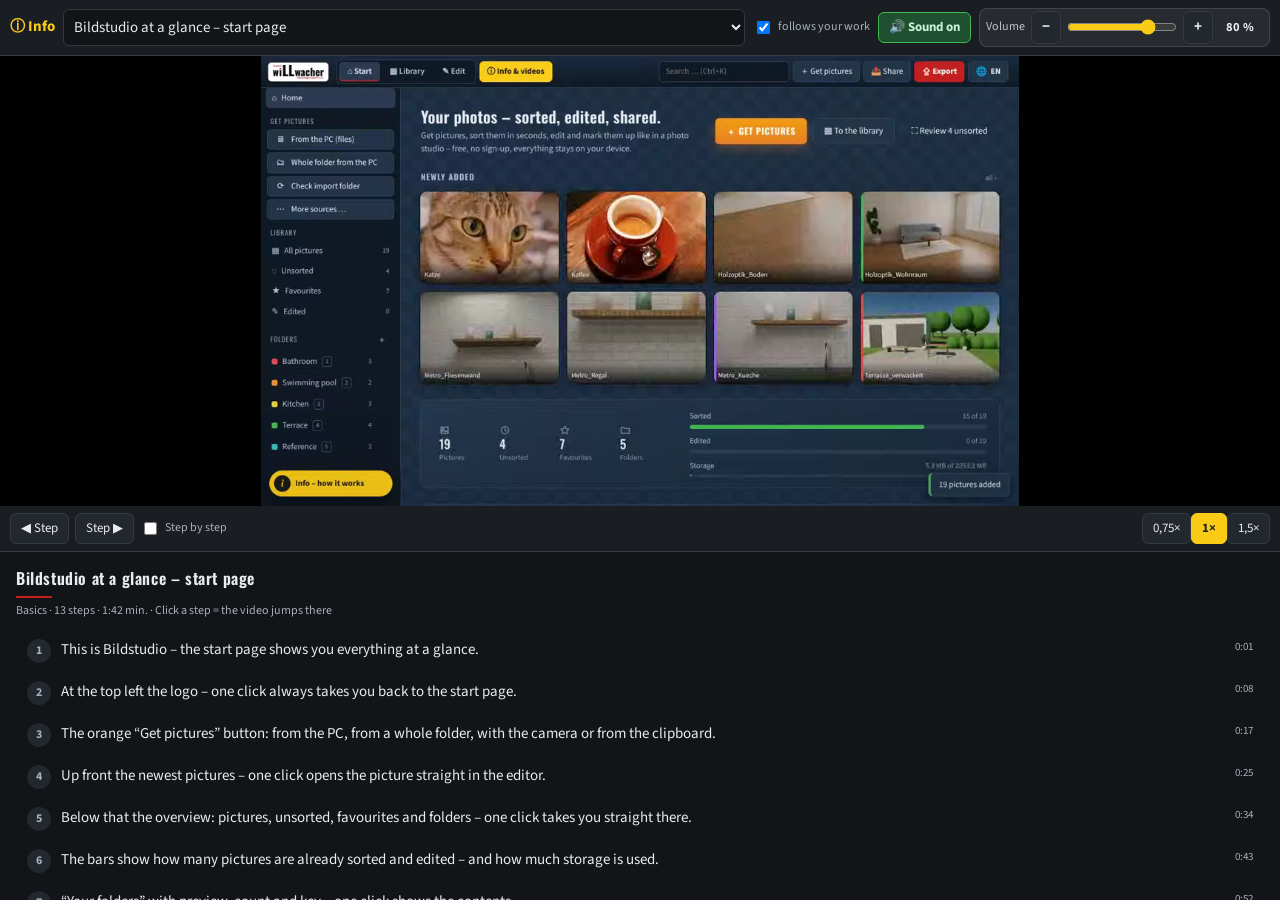
==== commit 3dfbaab5: "PDF-Pläne öffnen, Bilder und Fotopunkte im Plan, Räume ausschneiden, PDF mit anklickbaren Fotos Erze" ====
--- a/hilfe.html
+++ b/hilfe.html
@@ -3,7 +3,7 @@
 <head>
 <meta charset="utf-8"><meta name="viewport" content="width=device-width, initial-scale=1">
 <title>Info & Videos – TW Bildstudio</title>
-<script src="frei-config.js?v=20261028-104318"></script>
+<script src="frei-config.js?v=20261103-085908"></script>
 <link rel="icon" type="image/png" href="img/icon-192.png">
 <link rel="stylesheet" href="schriften/schriften.css">
 <style>
@@ -49,7 +49,7 @@
 <div class="leiste"><button class="btn" id="zur" title="vorheriger Schritt" data-t-title data-t>◀ Schritt</button><button class="btn" id="vor" title="nächster Schritt" data-t-title data-t>Schritt ▶</button><label class="f" title="Video hält nach jedem Schritt an" data-t-title><input type="checkbox" id="einzeln"> <span data-t>Schritt für Schritt</span></label><button class="weiter" id="weiter" data-t>Weiter ▶</button><span class="platz"></span><span class="tempo"><button class="btn" data-t="0.75">0,75×</button><button class="btn an" data-t="1">1×</button><button class="btn" data-t="1.5">1,5×</button></span></div>
 <main><h2 id="titel"></h2><div class="unter" id="unter"></div><ol class="kap" id="kap"></ol><div class="merke" id="merke"></div><div class="nav"><button class="btn" id="vorher" data-t>◀ vorheriges Video</button><button class="btn" id="naechst" data-t>nächstes Video ▶</button></div></main>
 <script type="module">
-import { HILFE, MIT_HANDBUCH } from './js/hilfe-frei.js?v=20261028-3';
+import { HILFE, MIT_HANDBUCH } from './js/hilfe-frei.js?v=20261103-1';
 import { tr, trz, htmlUebersetzen } from './js/i18n.js';
 htmlUebersetzen(); document.title = tr('Info & Videos') + ' – TW Bildstudio';
 const q = new URLSearchParams(location.search);
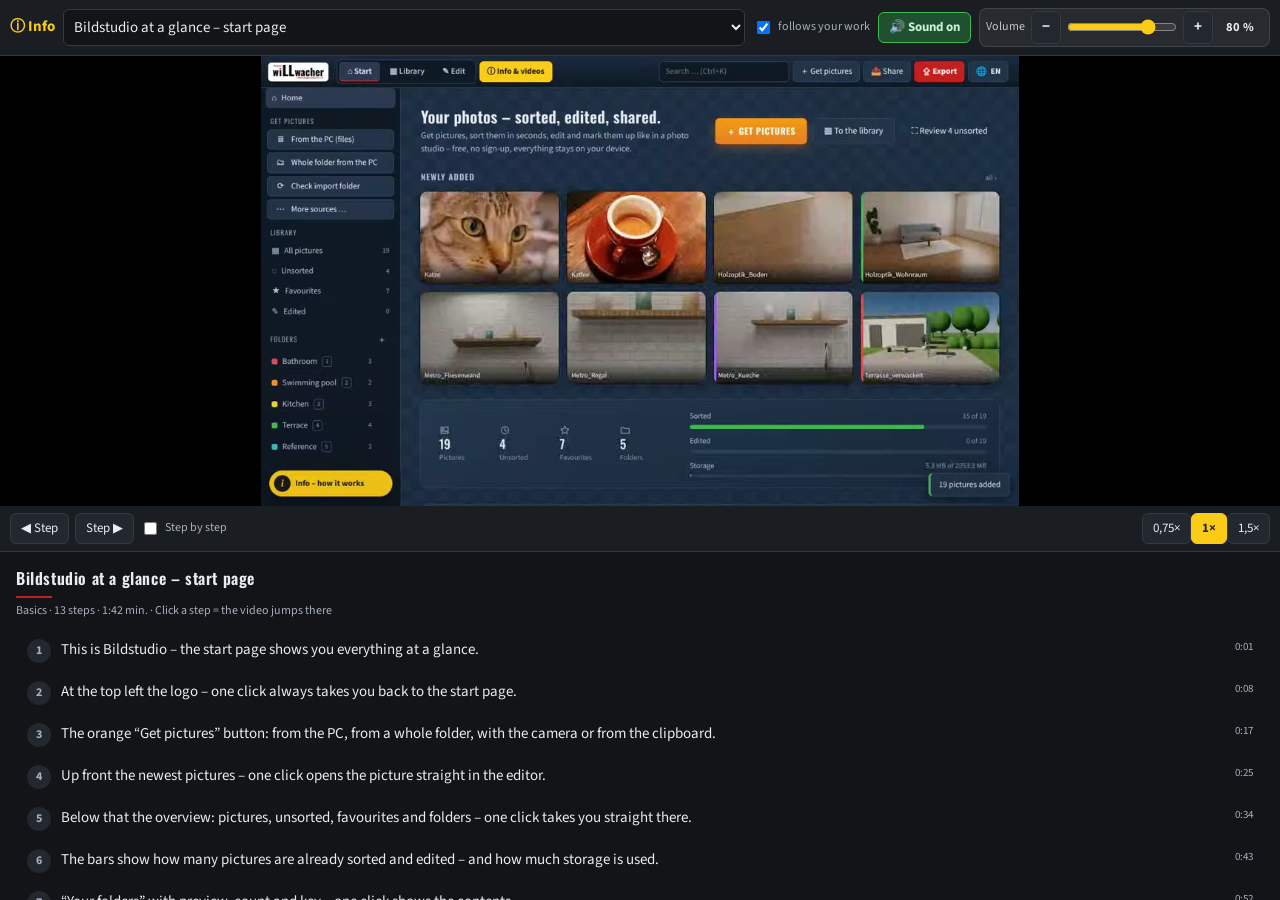
==== commit 4efd9441: "Bildstudio 1.1.0: Versionsnummer oben sichtbar, Hinweis „Neue Version – jetzt aktualisieren“ Erzeugt" ====
--- a/hilfe.html
+++ b/hilfe.html
@@ -3,7 +3,7 @@
 <head>
 <meta charset="utf-8"><meta name="viewport" content="width=device-width, initial-scale=1">
 <title>Info & Videos – TW Bildstudio</title>
-<script src="frei-config.js?v=20261103-085908"></script>
+<script src="frei-config.js?v=20261104-093451"></script>
 <link rel="icon" type="image/png" href="img/icon-192.png">
 <link rel="stylesheet" href="schriften/schriften.css">
 <style>
@@ -49,7 +49,7 @@
 <div class="leiste"><button class="btn" id="zur" title="vorheriger Schritt" data-t-title data-t>◀ Schritt</button><button class="btn" id="vor" title="nächster Schritt" data-t-title data-t>Schritt ▶</button><label class="f" title="Video hält nach jedem Schritt an" data-t-title><input type="checkbox" id="einzeln"> <span data-t>Schritt für Schritt</span></label><button class="weiter" id="weiter" data-t>Weiter ▶</button><span class="platz"></span><span class="tempo"><button class="btn" data-t="0.75">0,75×</button><button class="btn an" data-t="1">1×</button><button class="btn" data-t="1.5">1,5×</button></span></div>
 <main><h2 id="titel"></h2><div class="unter" id="unter"></div><ol class="kap" id="kap"></ol><div class="merke" id="merke"></div><div class="nav"><button class="btn" id="vorher" data-t>◀ vorheriges Video</button><button class="btn" id="naechst" data-t>nächstes Video ▶</button></div></main>
 <script type="module">
-import { HILFE, MIT_HANDBUCH } from './js/hilfe-frei.js?v=20261103-1';
+import { HILFE, MIT_HANDBUCH } from './js/hilfe-frei.js?v=20261104-1';
 import { tr, trz, htmlUebersetzen } from './js/i18n.js';
 htmlUebersetzen(); document.title = tr('Info & Videos') + ' – TW Bildstudio';
 const q = new URLSearchParams(location.search);
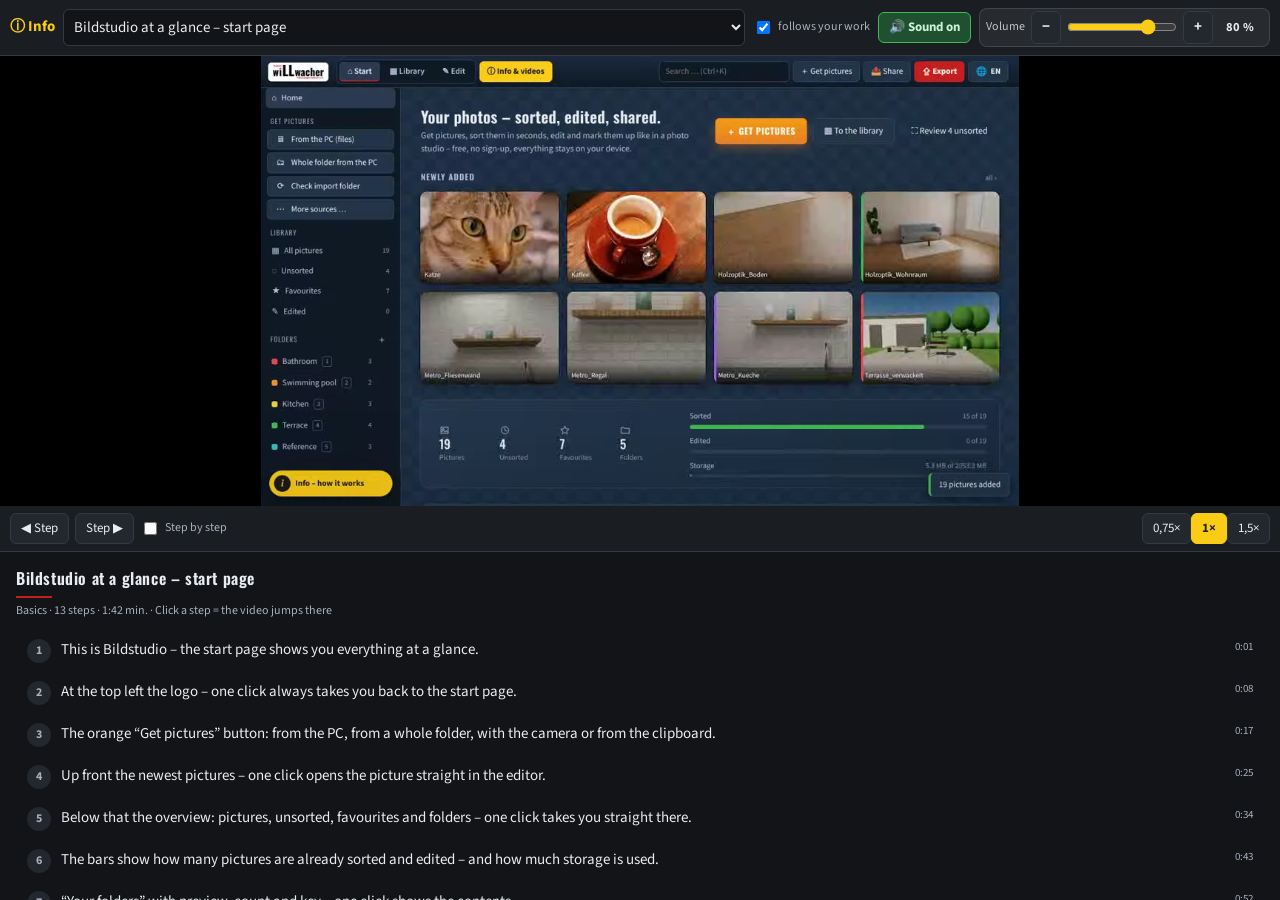
==== commit e4c80e5a: "Version 1.1.1: Original-Logo (dunkler Grund, Schrift weiß/rot) in der Kopfleiste – verpackt aus tw-b" ====
--- a/hilfe.html
+++ b/hilfe.html
@@ -3,7 +3,7 @@
 <head>
 <meta charset="utf-8"><meta name="viewport" content="width=device-width, initial-scale=1">
 <title>Info & Videos – TW Bildstudio</title>
-<script src="frei-config.js?v=20261104-093451"></script>
+<script src="frei-config.js?v=20261107-103405"></script>
 <link rel="icon" type="image/png" href="img/icon-192.png">
 <link rel="stylesheet" href="schriften/schriften.css">
 <style>
@@ -49,7 +49,7 @@
 <div class="leiste"><button class="btn" id="zur" title="vorheriger Schritt" data-t-title data-t>◀ Schritt</button><button class="btn" id="vor" title="nächster Schritt" data-t-title data-t>Schritt ▶</button><label class="f" title="Video hält nach jedem Schritt an" data-t-title><input type="checkbox" id="einzeln"> <span data-t>Schritt für Schritt</span></label><button class="weiter" id="weiter" data-t>Weiter ▶</button><span class="platz"></span><span class="tempo"><button class="btn" data-t="0.75">0,75×</button><button class="btn an" data-t="1">1×</button><button class="btn" data-t="1.5">1,5×</button></span></div>
 <main><h2 id="titel"></h2><div class="unter" id="unter"></div><ol class="kap" id="kap"></ol><div class="merke" id="merke"></div><div class="nav"><button class="btn" id="vorher" data-t>◀ vorheriges Video</button><button class="btn" id="naechst" data-t>nächstes Video ▶</button></div></main>
 <script type="module">
-import { HILFE, MIT_HANDBUCH } from './js/hilfe-frei.js?v=20261104-1';
+import { HILFE, MIT_HANDBUCH } from './js/hilfe-frei.js?v=20261107-1';
 import { tr, trz, htmlUebersetzen } from './js/i18n.js';
 htmlUebersetzen(); document.title = tr('Info & Videos') + ' – TW Bildstudio';
 const q = new URLSearchParams(location.search);
